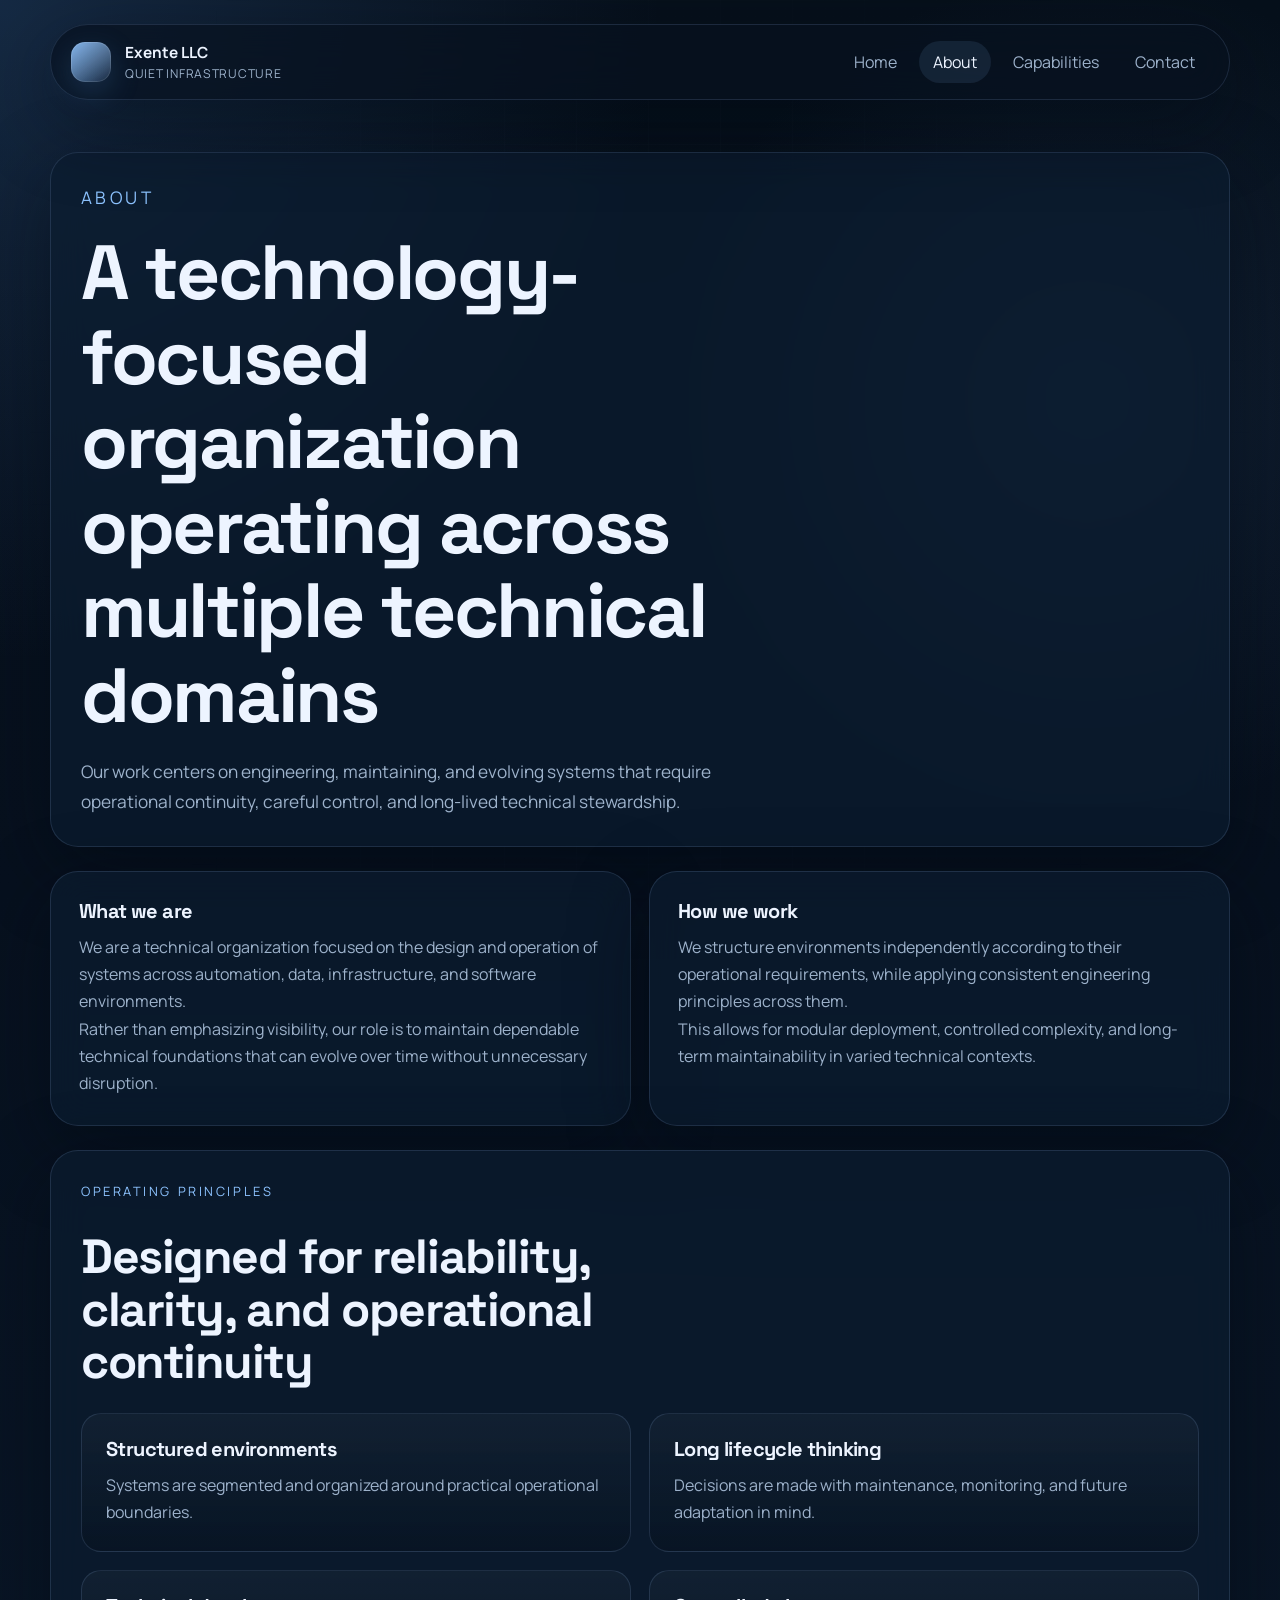
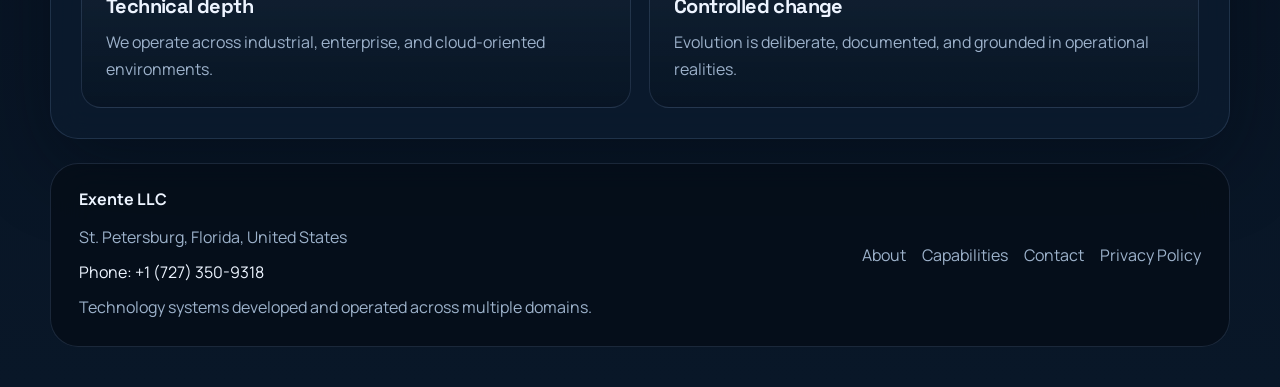
==== about.html @ 2979e781 "Build initial Exente LLC marketing site" ====
<!DOCTYPE html>
<html lang="en">
<head>
  <meta charset="UTF-8">
  <meta name="viewport" content="width=device-width, initial-scale=1.0">
  <title>About | Exente LLC</title>
  <meta
    name="description"
    content="Learn about the organization behind long-term technical systems across automation, data, cloud, and software."
  >
  <link rel="preconnect" href="https://fonts.googleapis.com">
  <link rel="preconnect" href="https://fonts.gstatic.com" crossorigin>
  <link
    href="https://fonts.googleapis.com/css2?family=Manrope:wght@400;500;600;700;800&family=Space+Grotesk:wght@500;700&display=swap"
    rel="stylesheet"
  >
  <link rel="stylesheet" href="styles.css">
</head>
<body>
  <div class="site-shell">
    <header class="site-header">
      <a class="brand-mark" href="index.html" aria-label="Exente LLC home">
        <span class="brand-mark__glyph"></span>
        <span class="brand-mark__text">
          <strong>Exente LLC</strong>
          <span>Quiet Infrastructure</span>
        </span>
      </a>
      <nav class="site-nav" aria-label="Primary">
        <a href="index.html">Home</a>
        <a class="is-active" href="about.html">About</a>
        <a href="capabilities.html">Capabilities</a>
        <a href="contact.html">Contact</a>
      </nav>
    </header>

    <main class="page-main">
      <section class="page-hero">
        <p class="eyebrow">About</p>
        <h1>A technology-focused organization operating across multiple technical domains</h1>
        <p>
          Our work centers on engineering, maintaining, and evolving systems that require
          operational continuity, careful control, and long-lived technical stewardship.
        </p>
      </section>

      <section class="content-grid">
        <article class="content-card">
          <h2>What we are</h2>
          <p>
            We are a technical organization focused on the design and operation of systems across
            automation, data, infrastructure, and software environments.
          </p>
          <p>
            Rather than emphasizing visibility, our role is to maintain dependable technical
            foundations that can evolve over time without unnecessary disruption.
          </p>
        </article>
        <article class="content-card">
          <h2>How we work</h2>
          <p>
            We structure environments independently according to their operational requirements,
            while applying consistent engineering principles across them.
          </p>
          <p>
            This allows for modular deployment, controlled complexity, and long-term maintainability
            in varied technical contexts.
          </p>
        </article>
      </section>

      <section class="section">
        <div class="section-heading">
          <p class="eyebrow">Operating principles</p>
          <h2>Designed for reliability, clarity, and operational continuity</h2>
        </div>
        <div class="principles-grid">
          <article class="principle-card">
            <h3>Structured environments</h3>
            <p>Systems are segmented and organized around practical operational boundaries.</p>
          </article>
          <article class="principle-card">
            <h3>Long lifecycle thinking</h3>
            <p>Decisions are made with maintenance, monitoring, and future adaptation in mind.</p>
          </article>
          <article class="principle-card">
            <h3>Technical depth</h3>
            <p>We operate across industrial, enterprise, and cloud-oriented environments.</p>
          </article>
          <article class="principle-card">
            <h3>Controlled change</h3>
            <p>Evolution is deliberate, documented, and grounded in operational realities.</p>
          </article>
        </div>
      </section>
    </main>

    <footer class="site-footer">
      <div class="footer-meta">
        <strong>Exente LLC</strong>
        <p>St. Petersburg, Florida, United States</p>
        <p><a href="tel:+17273509318">Phone: +1 (727) 350-9318</a></p>
        <p>Technology systems developed and operated across multiple domains.</p>
      </div>
      <div class="footer-links">
        <a href="about.html">About</a>
        <a href="capabilities.html">Capabilities</a>
        <a href="contact.html">Contact</a>
        <a href="privacy.html">Privacy Policy</a>
      </div>
    </footer>
  </div>
</body>
</html>
---- styles.css ----
:root {
  --bg: #07111f;
  --panel: rgba(12, 28, 48, 0.72);
  --line: rgba(160, 196, 255, 0.14);
  --line-strong: rgba(160, 196, 255, 0.24);
  --text: #edf4ff;
  --muted: #9db2cb;
  --accent: #8dc3ff;
  --shadow: 0 24px 80px rgba(1, 8, 18, 0.45);
  --radius-lg: 28px;
  --radius-md: 20px;
  --radius-sm: 14px;
  --max-width: 1180px;
}

* {
  box-sizing: border-box;
}

html {
  scroll-behavior: smooth;
}

body {
  margin: 0;
  min-height: 100vh;
  font-family: "Manrope", sans-serif;
  color: var(--text);
  background:
    radial-gradient(circle at top left, rgba(67, 120, 189, 0.25), transparent 28%),
    radial-gradient(circle at 85% 20%, rgba(58, 93, 140, 0.22), transparent 22%),
    linear-gradient(180deg, #06101b 0%, #07111f 45%, #091728 100%);
}

body::before {
  content: "";
  position: fixed;
  inset: 0;
  background-image:
    linear-gradient(rgba(157, 178, 203, 0.04) 1px, transparent 1px),
    linear-gradient(90deg, rgba(157, 178, 203, 0.04) 1px, transparent 1px);
  background-size: 72px 72px;
  mask-image: radial-gradient(circle at center, black, transparent 82%);
  pointer-events: none;
}

a {
  color: inherit;
  text-decoration: none;
}

p {
  margin: 0;
  color: var(--muted);
  line-height: 1.7;
}

h1,
h2,
h3,
strong {
  color: var(--text);
}

h1,
h2,
h3 {
  margin: 0;
  font-family: "Space Grotesk", sans-serif;
  line-height: 1.1;
  letter-spacing: -0.03em;
}

.site-shell {
  width: min(calc(100% - 32px), var(--max-width));
  margin: 0 auto;
  padding: 24px 0 40px;
}

.site-header,
.site-footer,
.hero,
.section,
.page-hero,
.content-card,
.stack-card {
  backdrop-filter: blur(18px);
}

.site-header {
  position: sticky;
  top: 12px;
  z-index: 10;
  display: flex;
  align-items: center;
  justify-content: space-between;
  gap: 24px;
  padding: 16px 20px;
  margin-bottom: 28px;
  background: rgba(7, 17, 31, 0.72);
  border: 1px solid var(--line);
  border-radius: 999px;
  box-shadow: var(--shadow);
}

.brand-mark {
  display: inline-flex;
  align-items: center;
  gap: 14px;
}

.brand-mark__glyph {
  width: 40px;
  height: 40px;
  border-radius: 14px;
  background:
    linear-gradient(135deg, rgba(141, 195, 255, 0.9), rgba(62, 100, 151, 0.2)),
    linear-gradient(180deg, rgba(255, 255, 255, 0.16), transparent);
  box-shadow: inset 0 0 0 1px rgba(255, 255, 255, 0.12), 0 10px 30px rgba(83, 144, 220, 0.22);
}

.brand-mark__text {
  display: flex;
  flex-direction: column;
  gap: 2px;
}

.brand-mark__text strong {
  font-size: 0.96rem;
}

.brand-mark__text span {
  font-size: 0.76rem;
  color: var(--muted);
  letter-spacing: 0.06em;
  text-transform: uppercase;
}

.site-nav {
  display: flex;
  align-items: center;
  gap: 8px;
  flex-wrap: wrap;
}

.site-nav a {
  padding: 10px 14px;
  border-radius: 999px;
  color: var(--muted);
  transition: 180ms ease;
}

.site-nav a:hover,
.site-nav a.is-active {
  color: var(--text);
  background: rgba(141, 195, 255, 0.1);
}

.hero,
.section,
.page-hero,
.content-card,
.stack-card {
  background: var(--panel);
  border: 1px solid var(--line);
  box-shadow: var(--shadow);
}

.hero {
  position: relative;
  display: grid;
  grid-template-columns: 1.25fr 0.85fr;
  gap: 28px;
  padding: 36px;
  border-radius: var(--radius-lg);
  overflow: hidden;
}

.hero__content {
  position: relative;
  z-index: 1;
}

.eyebrow {
  margin-bottom: 18px;
  font-size: 0.8rem;
  letter-spacing: 0.2em;
  text-transform: uppercase;
  color: var(--accent);
}

.hero h1,
.page-hero h1 {
  max-width: 12ch;
  font-size: clamp(2.8rem, 6vw, 5.4rem);
  margin-bottom: 20px;
}

.hero__lede,
.page-hero p {
  max-width: 64ch;
  font-size: 1.08rem;
}

.hero__actions {
  display: flex;
  flex-wrap: wrap;
  gap: 14px;
  margin-top: 28px;
}

.button {
  display: inline-flex;
  align-items: center;
  justify-content: center;
  min-height: 48px;
  padding: 0 18px;
  border-radius: 999px;
  border: 1px solid transparent;
  font-weight: 700;
  transition: 180ms ease;
}

.button--primary {
  background: linear-gradient(135deg, #a6d5ff, #6ea8e5);
  color: #04101d;
}

.button--primary:hover {
  transform: translateY(-1px);
  box-shadow: 0 12px 30px rgba(141, 195, 255, 0.28);
}

.button--ghost {
  border-color: var(--line-strong);
  color: var(--text);
  background: rgba(255, 255, 255, 0.03);
}

.button--ghost:hover {
  background: rgba(255, 255, 255, 0.06);
}

.hero__panel {
  position: relative;
  min-height: 420px;
  border-radius: calc(var(--radius-lg) - 8px);
  background:
    radial-gradient(circle at top, rgba(141, 195, 255, 0.2), transparent 36%),
    linear-gradient(180deg, rgba(255, 255, 255, 0.03), rgba(5, 14, 24, 0.34));
  border: 1px solid rgba(141, 195, 255, 0.12);
  overflow: hidden;
}

.signal-grid {
  position: absolute;
  inset: 0;
  background-image:
    linear-gradient(rgba(141, 195, 255, 0.08) 1px, transparent 1px),
    linear-gradient(90deg, rgba(141, 195, 255, 0.08) 1px, transparent 1px);
  background-size: 42px 42px;
  opacity: 0.6;
}

.hero-card {
  position: absolute;
  left: 24px;
  right: 24px;
  padding: 18px 20px;
  border-radius: var(--radius-md);
  border: 1px solid var(--line);
  background: rgba(6, 16, 28, 0.72);
}

.hero-card span,
.partner-list span {
  display: block;
  margin-bottom: 6px;
  font-size: 0.76rem;
  letter-spacing: 0.16em;
  text-transform: uppercase;
  color: var(--accent);
}

.hero-card strong {
  font-size: 1.05rem;
  line-height: 1.5;
}

.hero-card--primary {
  top: 34px;
}

.hero-card--secondary {
  bottom: 28px;
}

.section,
.page-hero {
  margin-top: 24px;
  padding: 30px;
  border-radius: var(--radius-lg);
}

.section-heading {
  display: grid;
  gap: 10px;
  margin-bottom: 24px;
}

.section-heading h2 {
  max-width: 18ch;
  font-size: clamp(1.9rem, 4vw, 3rem);
}

.domain-grid,
.principles-grid,
.content-grid {
  display: grid;
  gap: 18px;
}

.domain-grid,
.principles-grid {
  grid-template-columns: repeat(2, minmax(0, 1fr));
}

.domain-card,
.principle-card {
  padding: 24px;
  border-radius: var(--radius-md);
  background: linear-gradient(180deg, rgba(255, 255, 255, 0.03), rgba(5, 14, 24, 0.36));
  border: 1px solid var(--line);
}

.domain-card h3,
.principle-card h3,
.content-card h2,
.stack-card h2 {
  margin-bottom: 12px;
  font-size: 1.25rem;
}

.section--split {
  display: grid;
  grid-template-columns: 0.85fr 1.15fr;
  gap: 24px;
  align-items: start;
}

.prose-block {
  display: grid;
  gap: 18px;
}

.section--band {
  display: grid;
  grid-template-columns: 1fr auto;
  gap: 24px;
  align-items: end;
}

.partner-list {
  display: grid;
  gap: 14px;
  min-width: 260px;
}

.partner-list span {
  margin: 0;
  padding: 14px 16px;
  border-radius: var(--radius-sm);
  border: 1px solid var(--line);
  background: rgba(255, 255, 255, 0.03);
  color: var(--text);
  letter-spacing: 0.08em;
}

.section--contact {
  display: flex;
  align-items: end;
  justify-content: space-between;
  gap: 20px;
}

.page-main {
  display: grid;
}

.page-hero h1 {
  max-width: 13ch;
}

.content-grid {
  margin-top: 24px;
  grid-template-columns: repeat(2, minmax(0, 1fr));
}

.content-card,
.stack-card {
  padding: 28px;
  border-radius: var(--radius-lg);
}

.section--contact-layout {
  display: grid;
  grid-template-columns: 0.9fr 1.1fr;
  gap: 18px;
  align-items: start;
}

.section--contact-layout > .section {
  margin-top: 0;
}

.contact-details {
  height: 100%;
}

.detail-stack {
  display: grid;
  gap: 20px;
  margin-top: 18px;
}

.detail-stack strong,
.footer-meta strong {
  display: inline-block;
  margin-bottom: 6px;
}

.contact-note {
  margin-top: 24px;
}

.stack-list {
  display: grid;
  gap: 18px;
  margin-top: 24px;
}

.stack-card__header {
  margin-bottom: 14px;
}

.contact-form {
  display: grid;
  grid-template-columns: repeat(2, minmax(0, 1fr));
  gap: 16px;
}

.contact-form label {
  display: grid;
  gap: 8px;
  color: var(--text);
  font-weight: 600;
}

.contact-form input,
.contact-form select,
.contact-form textarea {
  width: 100%;
  padding: 14px 16px;
  font: inherit;
  color: var(--text);
  background: rgba(4, 11, 20, 0.78);
  border: 1px solid var(--line);
  border-radius: 14px;
  outline: none;
}

.contact-form input:focus,
.contact-form select:focus,
.contact-form textarea:focus {
  border-color: rgba(141, 195, 255, 0.5);
  box-shadow: 0 0 0 4px rgba(141, 195, 255, 0.08);
}

.contact-form__full {
  grid-column: 1 / -1;
}

.form-status {
  min-height: 1.5rem;
  font-size: 0.95rem;
  color: var(--accent);
}

.site-footer {
  display: flex;
  align-items: center;
  justify-content: space-between;
  gap: 24px;
  margin-top: 24px;
  padding: 24px 28px;
  border: 1px solid var(--line);
  border-radius: var(--radius-lg);
  background: rgba(5, 14, 25, 0.84);
}

.site-footer p {
  margin-top: 8px;
}

.footer-meta a,
.detail-stack a {
  color: var(--text);
}

.footer-links {
  display: flex;
  gap: 16px;
  flex-wrap: wrap;
  color: var(--muted);
}

.footer-links a:hover {
  color: var(--text);
}

@media (max-width: 920px) {
  .hero,
  .section--split,
  .section--band,
  .section--contact-layout,
  .content-grid,
  .domain-grid,
  .principles-grid {
    grid-template-columns: 1fr;
  }

  .site-header,
  .site-footer,
  .section--contact {
    flex-direction: column;
    align-items: stretch;
  }

  .site-header,
  .site-footer,
  .section--contact {
    border-radius: 28px;
  }

  .hero__panel {
    min-height: 300px;
  }

  .section--contact .button {
    width: 100%;
  }
}

@media (max-width: 720px) {
  .site-shell {
    width: min(calc(100% - 20px), var(--max-width));
    padding-top: 12px;
  }

  .site-header,
  .hero,
  .section,
  .page-hero,
  .content-card,
  .stack-card,
  .site-footer {
    padding: 22px;
  }

  .site-header {
    position: static;
    border-radius: 24px;
  }

  .site-nav {
    width: 100%;
  }

  .site-nav a {
    flex: 1 1 calc(50% - 8px);
    text-align: center;
  }

  .hero h1,
  .page-hero h1,
  .section-heading h2 {
    max-width: none;
  }

  .contact-form {
    grid-template-columns: 1fr;
  }
}
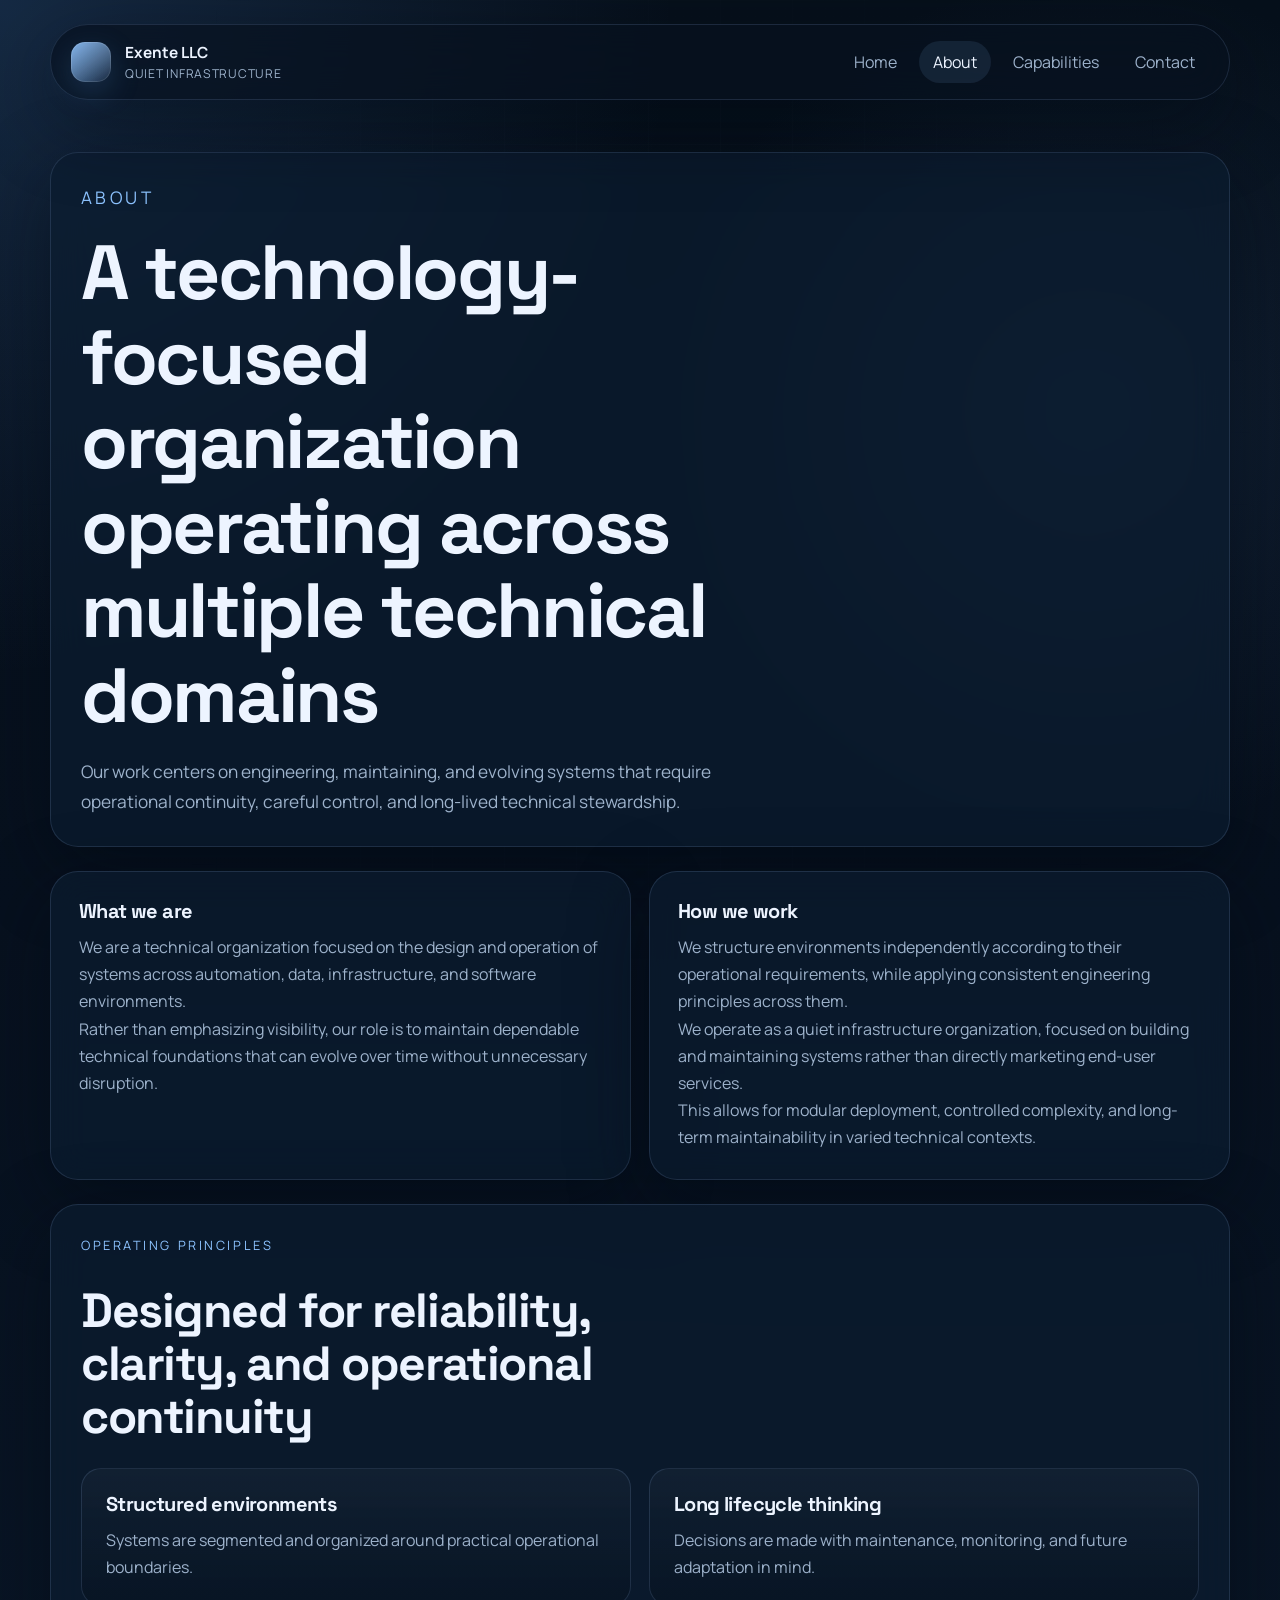
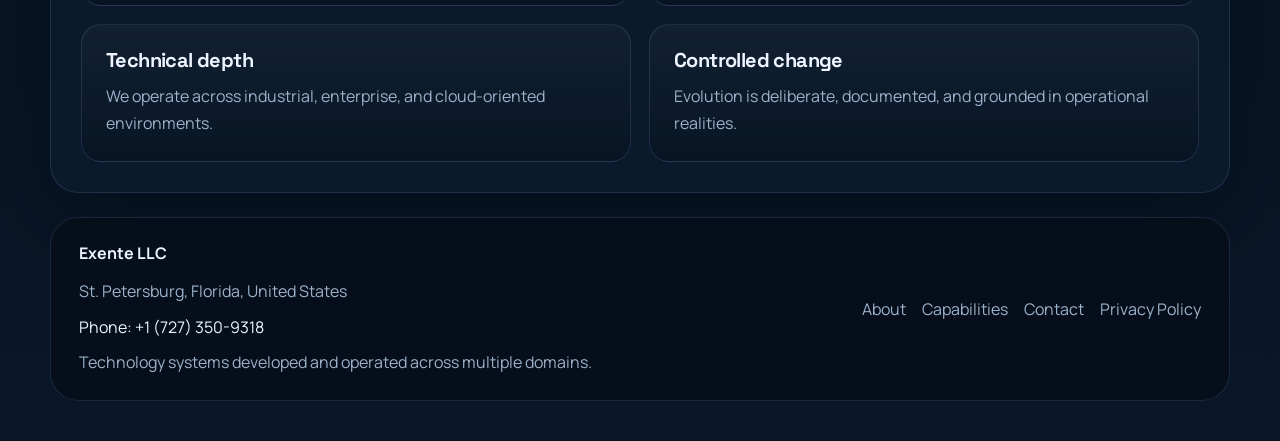
==== commit 90b99877: "Refine messaging and contact trust signals" ====
--- a/about.html
+++ b/about.html
@@ -63,6 +63,10 @@
             while applying consistent engineering principles across them.
           </p>
           <p>
+            We operate as a quiet infrastructure organization, focused on building and maintaining
+            systems rather than directly marketing end-user services.
+          </p>
+          <p>
             This allows for modular deployment, controlled complexity, and long-term maintainability
             in varied technical contexts.
           </p>
--- a/styles.css
+++ b/styles.css
@@ -480,6 +480,11 @@
   grid-column: 1 / -1;
 }
 
+.contact-form__privacy {
+  font-size: 0.95rem;
+  color: var(--muted);
+}
+
 .form-status {
   min-height: 1.5rem;
   font-size: 0.95rem;
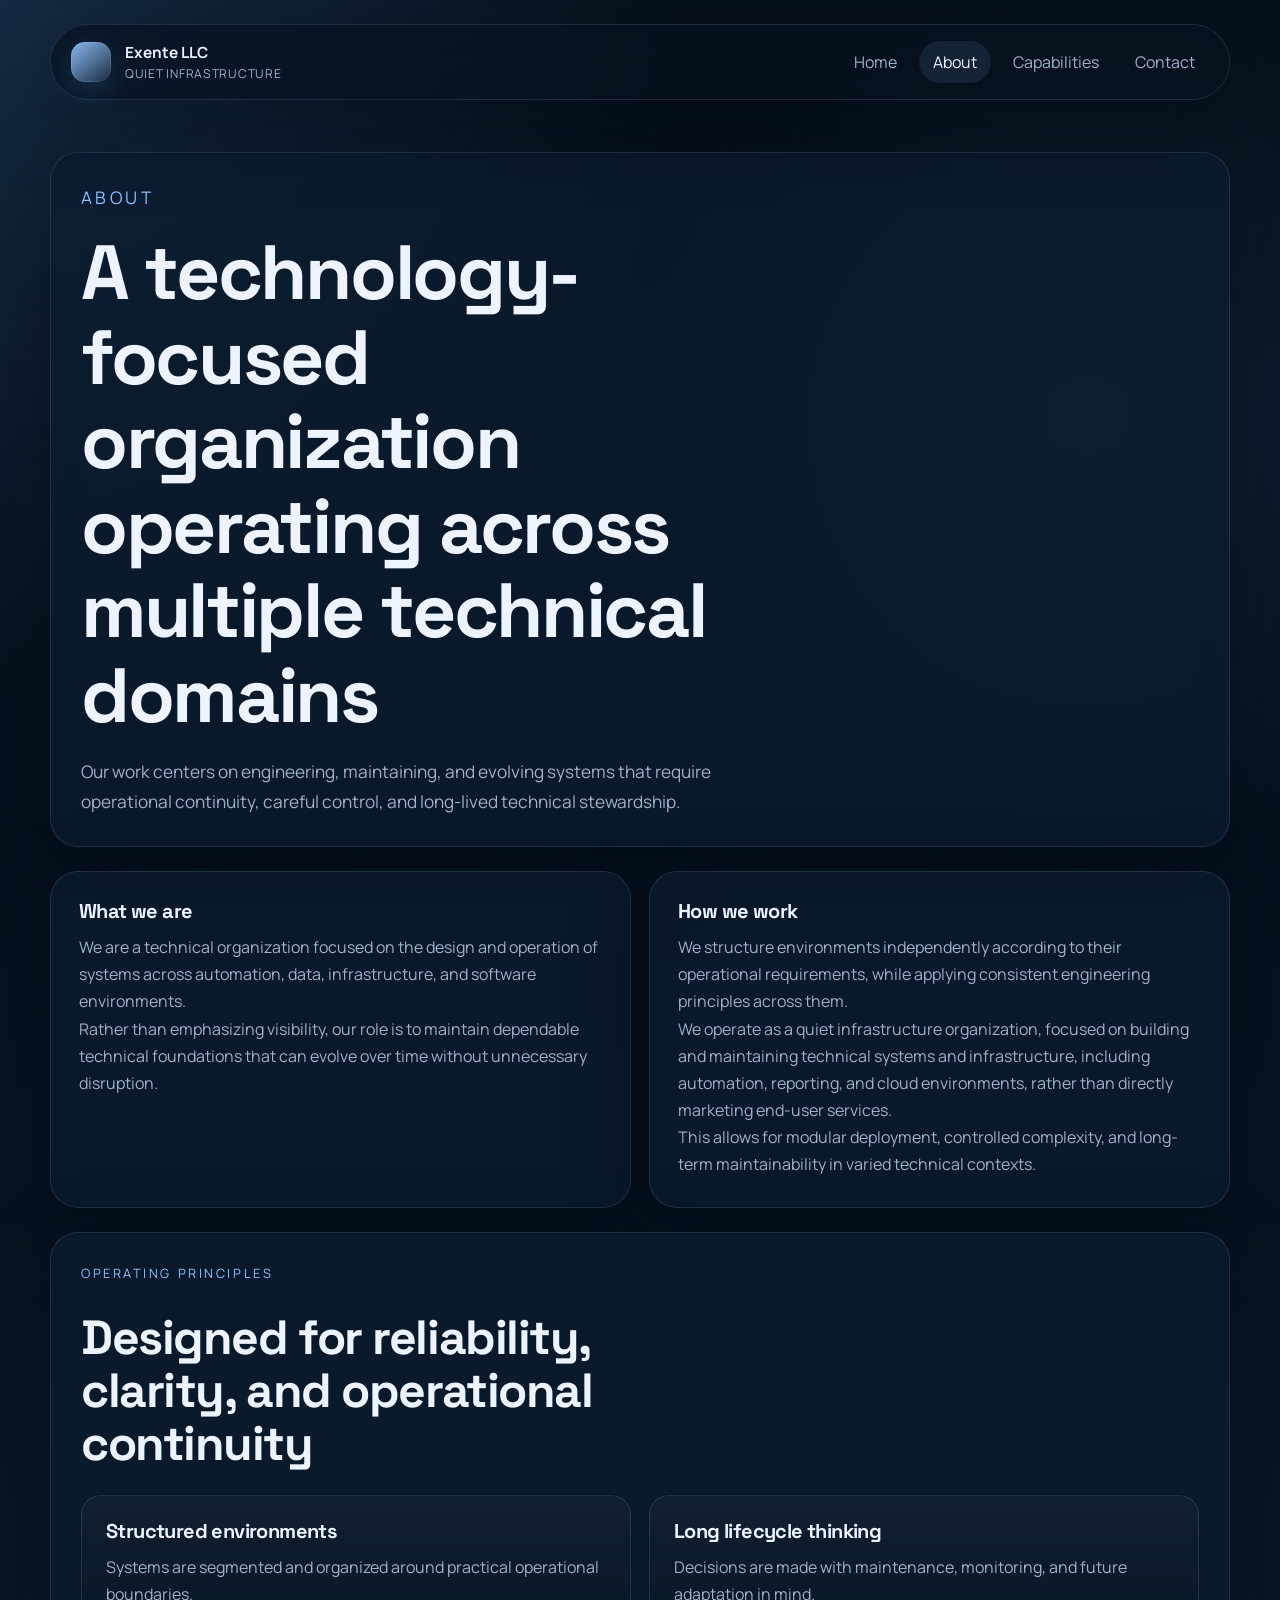
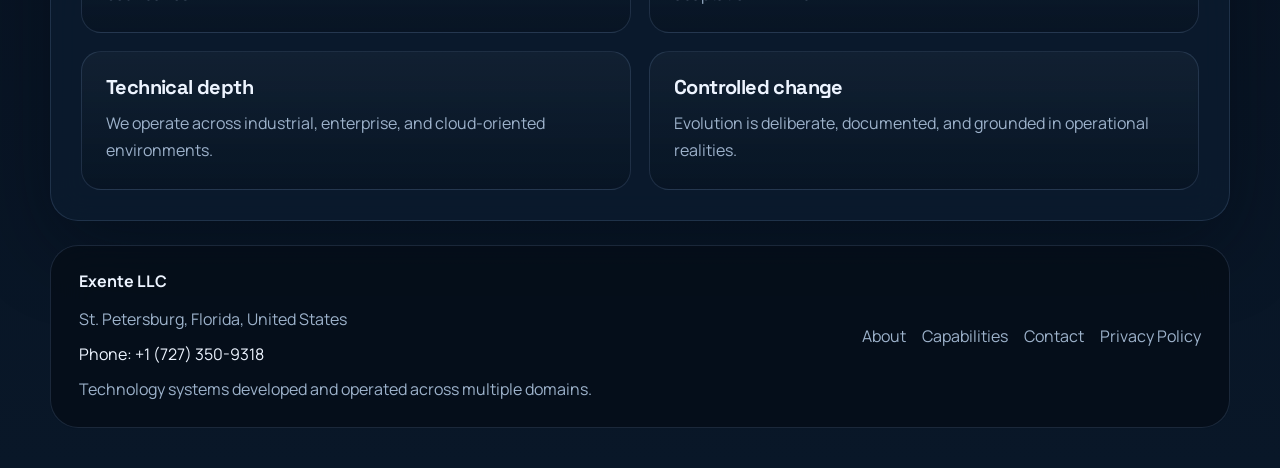
==== commit 8dae9a5a: "Clarify quiet infrastructure positioning" ====
--- a/about.html
+++ b/about.html
@@ -64,7 +64,8 @@
           </p>
           <p>
             We operate as a quiet infrastructure organization, focused on building and maintaining
-            systems rather than directly marketing end-user services.
+            technical systems and infrastructure, including automation, reporting, and cloud
+            environments, rather than directly marketing end-user services.
           </p>
           <p>
             This allows for modular deployment, controlled complexity, and long-term maintainability
